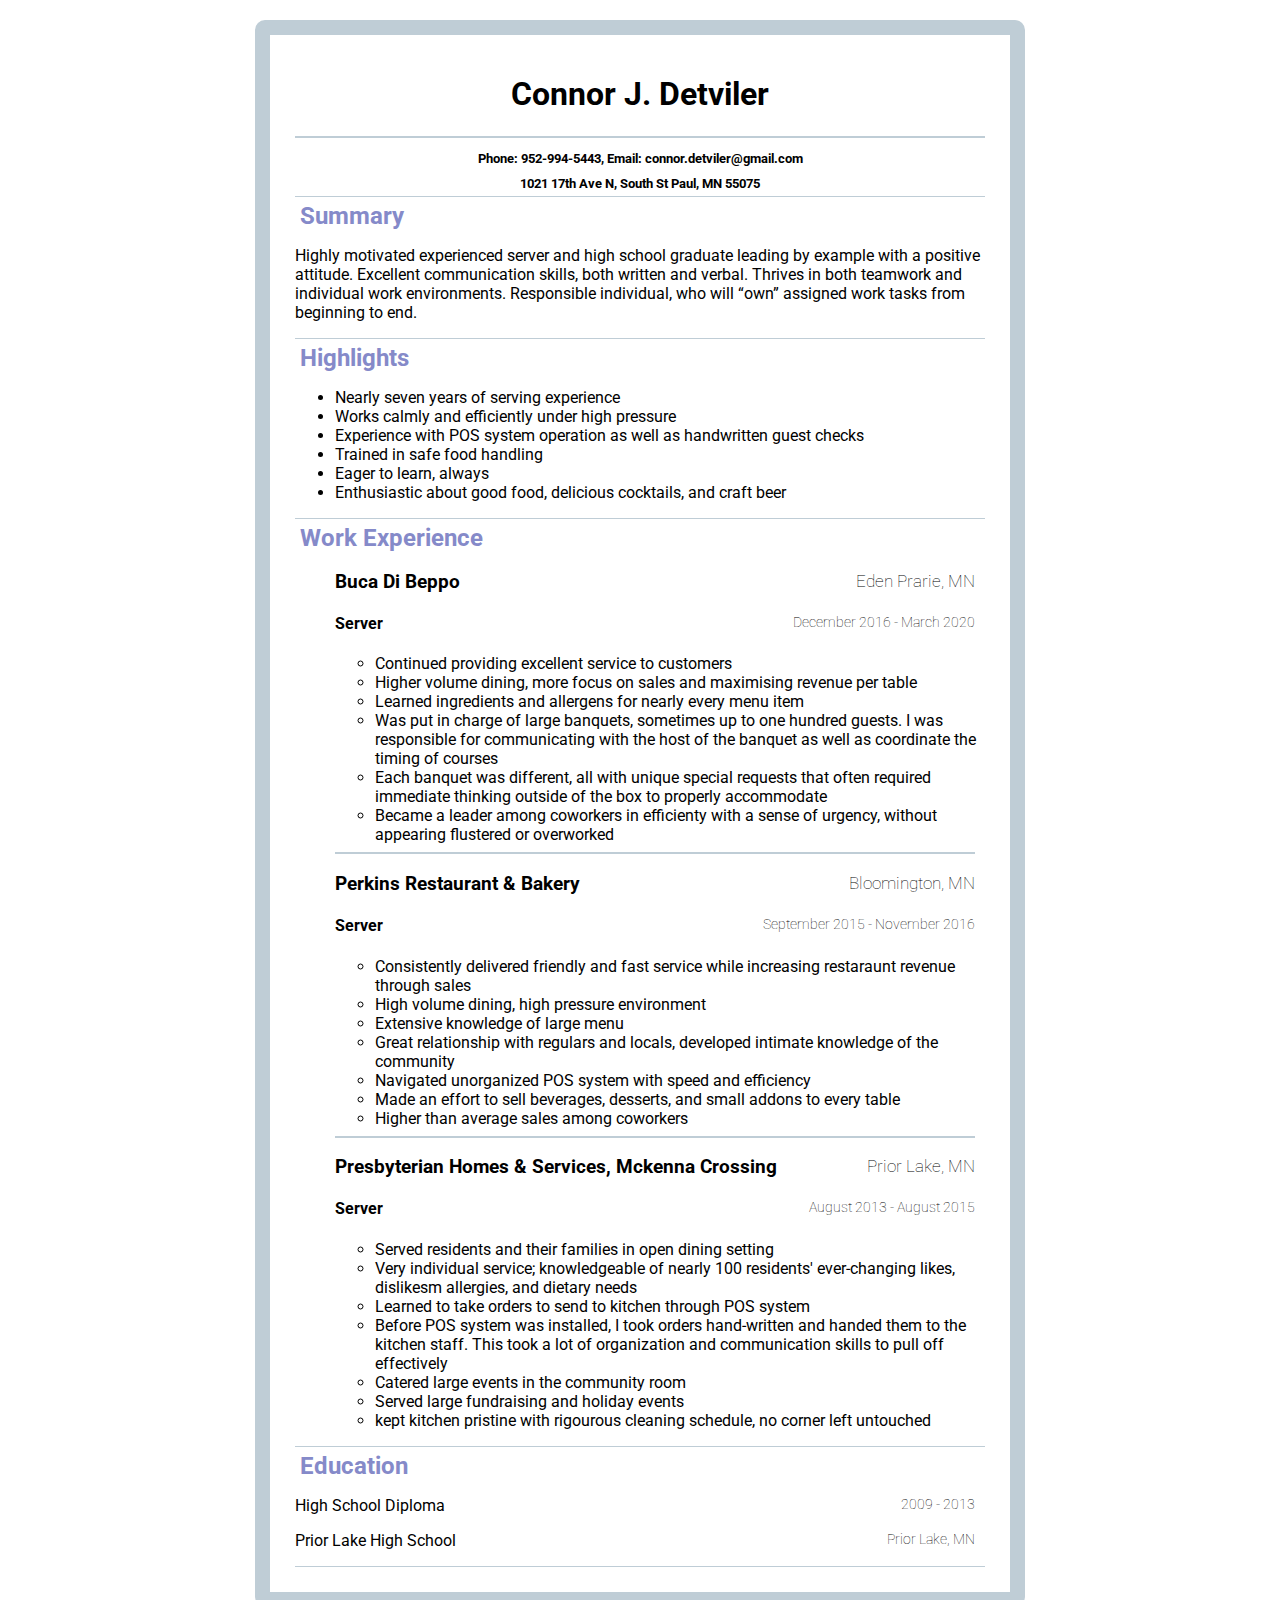
==== ResumeProject/resume.html @ 32e09ebe "Add files via upload" ====
<!DOCTYPE html>
<html lang="en">
<head>
  <meta charset="UTF-8">
  <meta name="viewport" content="width=device-width, initial-scale=1.0">
  <title>Connor Detviler Resume 2020</title>
  <link rel="stylesheet" href="style.css">
  <link href="https://fonts.googleapis.com/css2?family=Roboto:wght@400;700&display=swap" rel="stylesheet"></head>
<body>

  <div class="section">
    <h1>Connor J. Detviler</h1>
    <hr>
    <h5><span>Phone: 952-994-5443,</span> <span>Email: connor.detviler@gmail.com</span></h5>
    <h5>1021 17th Ave N, South St Paul, MN 55075</h5>
  </div>

  <div class="section">
    <h2>Summary</h2>
    <p>Highly motivated experienced server and high school graduate 
      leading by example with a positive attitude. Excellent 
      communication skills, both written and verbal. 
      Thrives in both teamwork and individual work environments. 
      Responsible individual, who will “own” assigned work tasks 
      from beginning to end.
    </p>
  </div>

  <div class="section">
    <h2>Highlights</h2>
    <ul>
      <li>Nearly seven years of serving experience</li>
      <li>Works calmly and efficiently under high pressure</li>
      <li>Experience with POS system operation as well as handwritten guest checks</li>
      <li>Trained in safe food handling</li>
      <li>Eager to learn, always</li>
      <li>Enthusiastic about good food, delicious cocktails, and craft beer</li>
    </ul>
  </div>

  <div class="section">
    <h2>Work Experience</h2>
    <ul id="jobList">
      <li>
        <h3><span>Buca Di Beppo</span> <span class="location">Eden Prarie, MN</span></h3>
        <h4><span>Server</span> <span class="date">December 2016 - March 2020</span></h4>
        <ul>
          <li>Continued providing excellent service to customers</li>
          <li>Higher volume dining, more focus on sales and maximising revenue per table</li>
          <li>Learned ingredients and allergens for nearly every menu item</li>
          <li>Was put in charge of large banquets, sometimes up to one hundred guests. I was responsible for communicating with the host of the banquet as well as coordinate the timing of courses</li>
          <li>Each banquet was different, all with unique special requests that often required immediate thinking outside of the box to properly accommodate</li>
          <li>Became a leader among coworkers in efficienty with a sense of urgency, without appearing flustered or overworked</li>
        </ul>
      </li>

      <hr>

      <li>
        <h3><span>Perkins Restaurant & Bakery</span> <span class="location">Bloomington, MN</span></h3>
        <h4><span>Server</span> <span class="date">September 2015 - November 2016</span></h4>
        <ul>
          <li>Consistently delivered friendly and fast service while increasing restaraunt revenue through sales</li>
          <li>High volume dining, high pressure environment</li>
          <li>Extensive knowledge of large menu</li>
          <li>Great relationship with regulars and locals, developed intimate knowledge of the community</li>
          <li>Navigated unorganized POS system with speed and efficiency</li>
          <li>Made an effort to sell beverages, desserts, and small addons to every table</li>
          <li>Higher than average sales among coworkers</li>
        </ul>
      </li>

      <hr>

      <li>
        <h3><span>Presbyterian Homes & Services, Mckenna Crossing</span> <span class="location">Prior Lake, MN</span></h3>
        <h4><span>Server</span> <span class="date">August 2013 - August 2015</span></h4>
        <ul>
          <li>Served residents and their families in open dining setting</li>
          <li>Very individual service; knowledgeable of nearly 100 residents' ever-changing likes, dislikesm allergies, and dietary needs</li>
          <li>Learned to take orders to send to kitchen through POS system</li>
          <li>Before POS system was installed, I took orders hand-written and handed them to the kitchen staff. This took a lot of organization and communication skills to pull off effectively</li>
          <li>Catered large events in the community room</li>
          <li>Served large fundraising and holiday events</li>
          <li>kept kitchen pristine with rigourous cleaning schedule, no corner left untouched</li>
        </ul>
      </li>
    </ul>
  </div>

  <div class="section">
    <h2>Education</h2>
    <p><span>High School Diploma</span> <span class="date">2009 - 2013</span></p>
    <p><span>Prior Lake High School</span> <span class="location">Prior Lake, MN</span></p>
  </div>

</body>
</html>
---- ResumeProject/style.css ----
body {
  font-family: 'Roboto', sans-serif;
  max-width: 700px;
  width: 80%;
  margin: 20px auto;
  padding: 20px;
  border: 15px solid #bfcdd6;
  border-radius: 10px;
}

h1 {
  margin: auto;
  width: 50%;
  padding: 15px;
  text-align: center;
}

h5 {
  margin: auto;
  width: 50%;
  text-align: center;
  padding: 5px;
}

#jobList {
  list-style: none;
}

hr {
  border: 1px solid #bfcdd6;
}

#jobList hr {
  margin-right: 10px;
}

.location {
  float: right;
  font-weight: 100;
  font-size: 90%;
  margin-right: 10px;
}

.date {
  float: right;
  font-weight: 100;
  font-size: 90%;
  margin-right: 10px;
}

.section {
  border-bottom: 1px solid #bfcdd6;
  margin: 5px;
}

.section h2 {
  margin: 5px 0px 0px 5px;
  color: #858ac9;
}
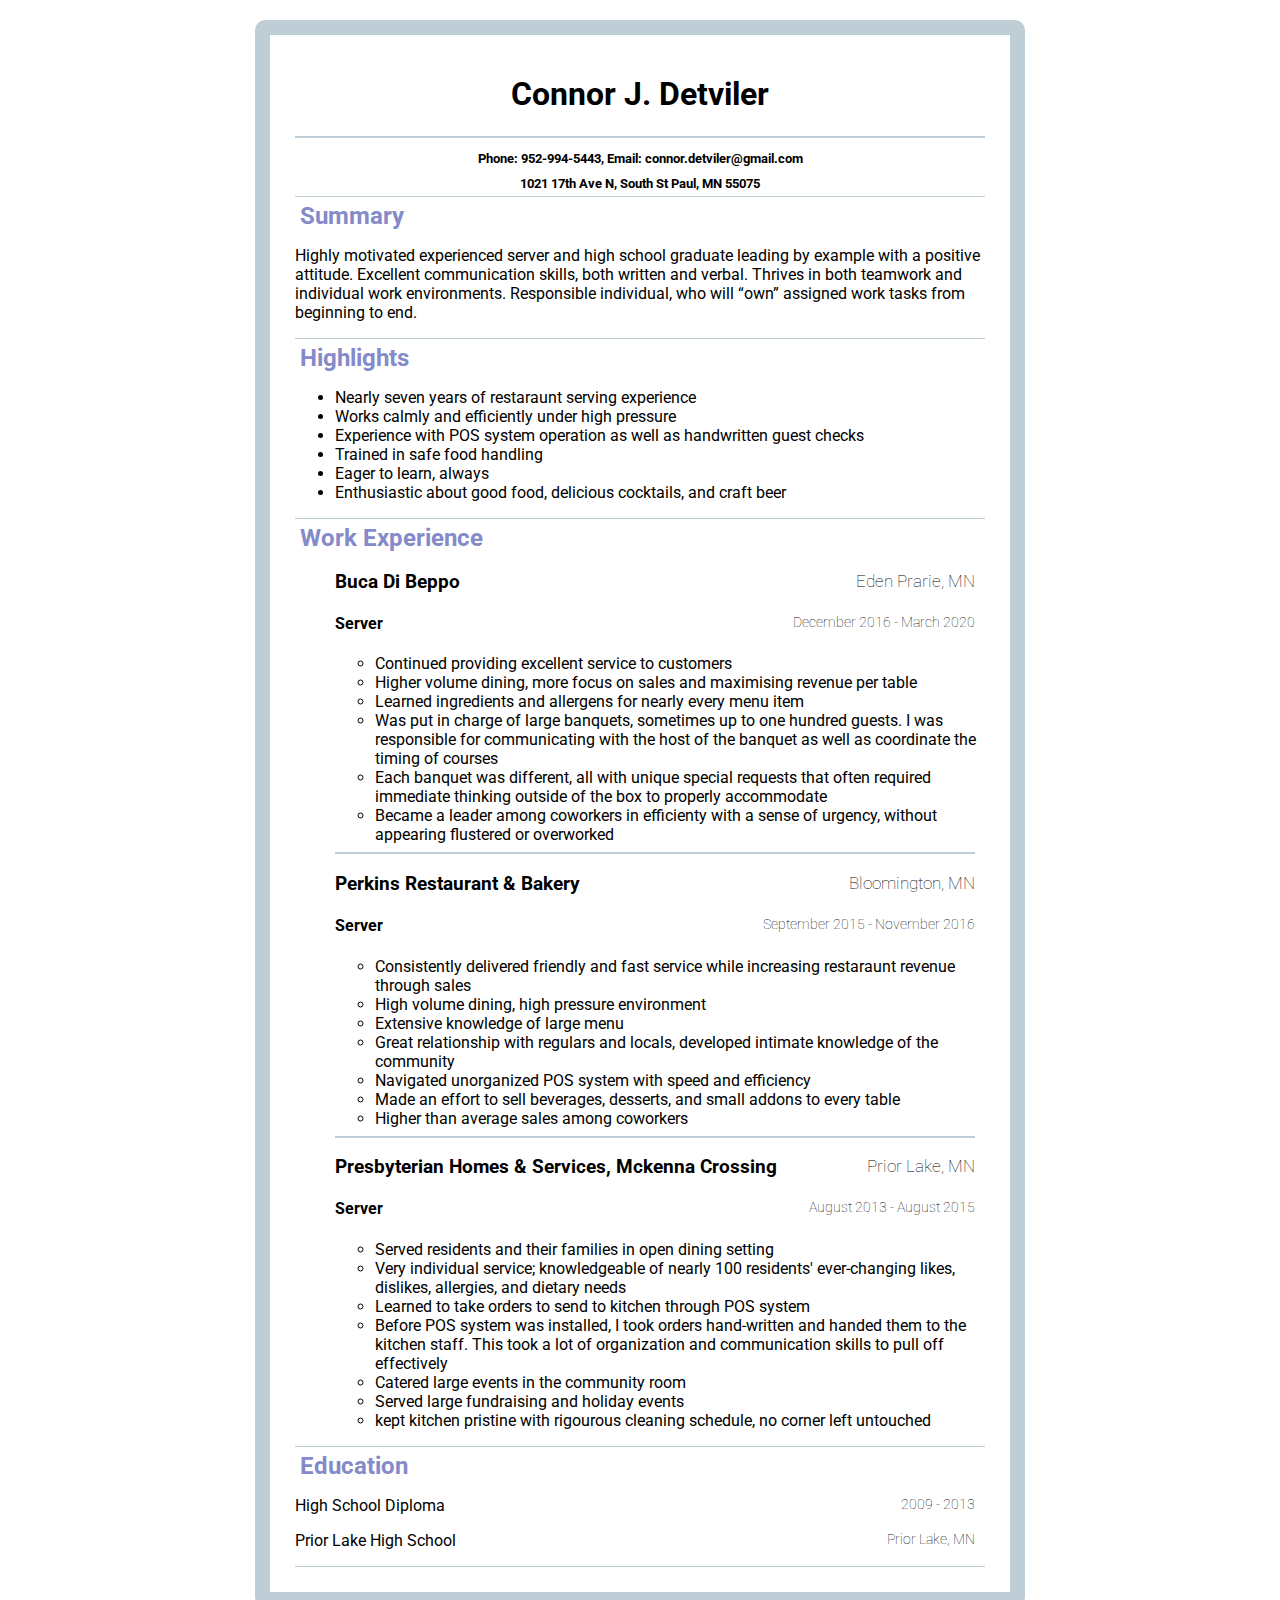
==== commit cf8cce0f: "Update resume.html" ====
--- a/ResumeProject/resume.html
+++ b/ResumeProject/resume.html
@@ -17,7 +17,7 @@
 
   <div class="section">
     <h2>Summary</h2>
-    <p>Highly motivated experienced server and high school graduate 
+    <p id="summaryText">Highly motivated experienced server and high school graduate 
       leading by example with a positive attitude. Excellent 
       communication skills, both written and verbal. 
       Thrives in both teamwork and individual work environments. 
@@ -29,7 +29,7 @@
   <div class="section">
     <h2>Highlights</h2>
     <ul>
-      <li>Nearly seven years of serving experience</li>
+      <li>Nearly seven years of restaraunt serving experience</li>
       <li>Works calmly and efficiently under high pressure</li>
       <li>Experience with POS system operation as well as handwritten guest checks</li>
       <li>Trained in safe food handling</li>
@@ -77,7 +77,7 @@
         <h4><span>Server</span> <span class="date">August 2013 - August 2015</span></h4>
         <ul>
           <li>Served residents and their families in open dining setting</li>
-          <li>Very individual service; knowledgeable of nearly 100 residents' ever-changing likes, dislikesm allergies, and dietary needs</li>
+          <li>Very individual service; knowledgeable of nearly 100 residents' ever-changing likes, dislikes, allergies, and dietary needs</li>
           <li>Learned to take orders to send to kitchen through POS system</li>
           <li>Before POS system was installed, I took orders hand-written and handed them to the kitchen staff. This took a lot of organization and communication skills to pull off effectively</li>
           <li>Catered large events in the community room</li>
@@ -95,4 +95,4 @@
   </div>
 
 </body>
-</html>+</html>
